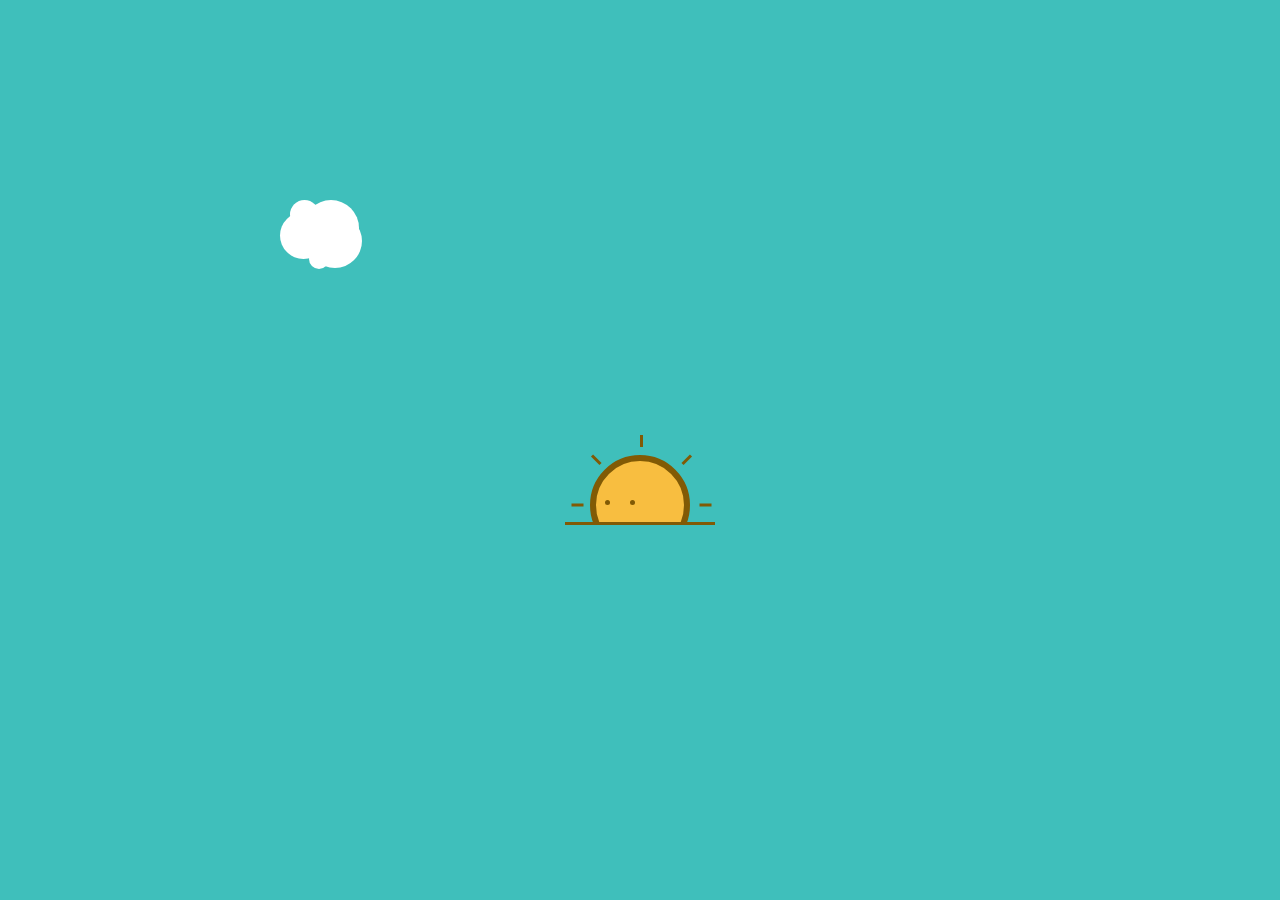
==== index.html @ f3a24d7b "initial commit" ====
<!DOCTYPE html>
<html>
<head>
  <link rel="stylesheet" href="css/sun.css">
</head>
<body>
  <div class="cloud">
  <i></i>
  <i></i>
  <i></i>
  <i></i>
  <i></i>
</div>
  <div class='sun-wrapper'>
    <div class='sun'>
      <div class='eyes'>
        <div class='left'></div>
        <div class='right'></div>
      </div>
      <div class='shine'>
        <div class='ray'></div>
        <div class='ray'></div>
        <div class='ray'></div>
        <div class='ray'></div>
        <div class='ray'></div>
        <div class='ray'></div>
        <div class='ray'></div>
        <div class='ray'></div>
      </div>
    </div>
  </div>
</body>
</html>
---- css/sun.css ----
* {
  margin: 0;
  padding: 0;
  -moz-box-sizing: border-box;
       box-sizing: border-box;
}

html, body {
  height: 100%;
  background: #3fbfbb;
  padding: 30px;
}

.cloud {
  height: 100px;
  width: 100px;
  position: relative;
  margin: 140px 0 0 220px;
}

.cloud i {
  position: absolute;
  border-radius: 50%;
  background: #FFF;
  height: 50px;
  width: 50px;
  -webkit-animation: rotate 0.7s linear infinite;
  -moz-animation: rotate 0.7s linear infinite;
  animation: rotate 0.7s linear infinite;
  -moz-transform-origin: 47% 47%;
  -webkit-transform-origin: 47% 47%;
  transform-origin: 47% 47%;
}

.cloud i:nth-child(1) {
  width: 47px;
  height: 47px;
  top: 12%;
  -webkit-animation-duration: 0.56s;
  -moz-animation-duration: 0.56s;
  animation-duration: 0.56s;
}

.cloud i:nth-child(2) {
  width: 56px;
  height: 56px;
  left: 23%;
  -webkit-animation-duration: 0.77s;
  -moz-animation-duration: 0.77s;
  animation-duration: 0.77s;
}

.cloud i:nth-child(3) {
  width: 54px;
  height: 54px;
  top: 14%;
  right: 18%;
  -webkit-animation-duration: 0.63s;
  -moz-animation-duration: 0.63s;
  animation-duration: 0.63s;
}

.cloud i:nth-child(4) {
  width: 20px;
  height: 20px;
  bottom: 31%;
  left: 29%;
  -webkit-animation-duration: 0.42s;
  -moz-animation-duration: 0.42s;
  animation-duration: 0.42s;
}

.cloud i:nth-child(5) {
  width: 29px;
  height: 29px;
  top: 0;
  left: 10%;
}

@-webkit-keyframes rotate {
  0% {
    -webkit-transform: rotate(0);
  }
  100% {
    -webkit-transform: rotate(-359deg);
  }
}

@keyframes rotate {
  0% {
    transform: rotate(0);
  }
  100% {
    transform: rotate(-359deg);
  }
}

.sun-wrapper {
  position: absolute;
  top: 50%;
  left: 50%;
  width: 150px;
  height: 150px;
  margin: -75px 0 0 -75px;
  border-bottom: 3px solid #815a05;
  overflow: hidden;
}

.sun {
  position: relative;
  width: 100px;
  height: 100px;
  margin: -30px auto;
  border: 6px solid #815a05;
  background: #f8be40;
  border-radius: 50%;
  -webkit-transform: translate3d(0, 110px, 0);
          transform: translate3d(0, 110px, 0);
  -webkit-animation: 7s sun ease infinite;
          animation: 7s sun ease infinite;
}


.shine {
  position: absolute;
  top: 50%;
  left: 50%;
  -webkit-animation: 20s shine linear infinite;
          animation: 20s shine linear infinite;
}

.ray {
  position: absolute;
  top: 50%;
  left: 50%;
  width: 3px;
  height: 70px;
  border-bottom: 12px solid #815a05;
  -webkit-transform-origin: top;
          transform-origin: top;
}

.ray:nth-child(1) {
  -webkit-transform: rotate(45deg);
          transform: rotate(45deg);
}

.ray:nth-child(2) {
  -webkit-transform: rotate(90deg);
          transform: rotate(90deg);
}

.ray:nth-child(3) {
  -webkit-transform: rotate(135deg);
          transform: rotate(135deg);
}

.ray:nth-child(4) {
  -webkit-transform: rotate(180deg);
          transform: rotate(180deg);
}

.ray:nth-child(5) {
  -webkit-transform: rotate(225deg);
          transform: rotate(225deg);
}

.ray:nth-child(6) {
  -webkit-transform: rotate(270deg);
          transform: rotate(270deg);
}

.ray:nth-child(7) {
  -webkit-transform: rotate(315deg);
          transform: rotate(315deg);
}

.ray:nth-child(8) {
  -webkit-transform: rotate(360deg);
          transform: rotate(360deg);
}

@-webkit-keyframes shine {
  100% {
    -webkit-transform: rotate(360deg);
            transform: rotate(360deg);
  }
}

@keyframes shine {
  100% {
    -webkit-transform: rotate(360deg);
            transform: rotate(360deg);
  }
}
.eyes {
  position: absolute;
  top: 50%;
  left: 10%;
  width: 30px;
  height: 5px;
  margin: -5px 0 0 0;
  -webkit-animation: 7s eyes ease infinite;
          animation: 7s eyes ease infinite;
}

.left, .right {
  float: left;
  width: 5px;
  height: 5px;
  border-radius: 50%;
  background: #815a05;
}

.right {
  float: right;
}

@-webkit-keyframes eyes {
  0% {
    -webkit-transform: translate3d(0, 0, 0);
            transform: translate3d(0, 0, 0);
  }
  42% {
    -webkit-transform: translate3d(0, 0, 0);
            transform: translate3d(0, 0, 0);
  }
  45% {
    -webkit-transform: translate3d(40px, 0, 0);
            transform: translate3d(40px, 0, 0);
  }
  55% {
    -webkit-transform: translate3d(40px, 0, 0);
            transform: translate3d(40px, 0, 0);
  }
  58% {
    -webkit-transform: translate3d(0, 0, 0);
            transform: translate3d(0, 0, 0);
  }
  100% {
    -webkit-transform: translate3d(0, 0, 0);
            transform: translate3d(0, 0, 0);
  }
}

@keyframes eyes {
  0% {
    -webkit-transform: translate3d(0, 0, 0);
            transform: translate3d(0, 0, 0);
  }
  42% {
    -webkit-transform: translate3d(0, 0, 0);
            transform: translate3d(0, 0, 0);
  }
  45% {
    -webkit-transform: translate3d(40px, 0, 0);
            transform: translate3d(40px, 0, 0);
  }
  55% {
    -webkit-transform: translate3d(40px, 0, 0);
            transform: translate3d(40px, 0, 0);
  }
  58% {
    -webkit-transform: translate3d(0, 0, 0);
            transform: translate3d(0, 0, 0);
  }
  100% {
    -webkit-transform: translate3d(0, 0, 0);
            transform: translate3d(0, 0, 0);
  }
}
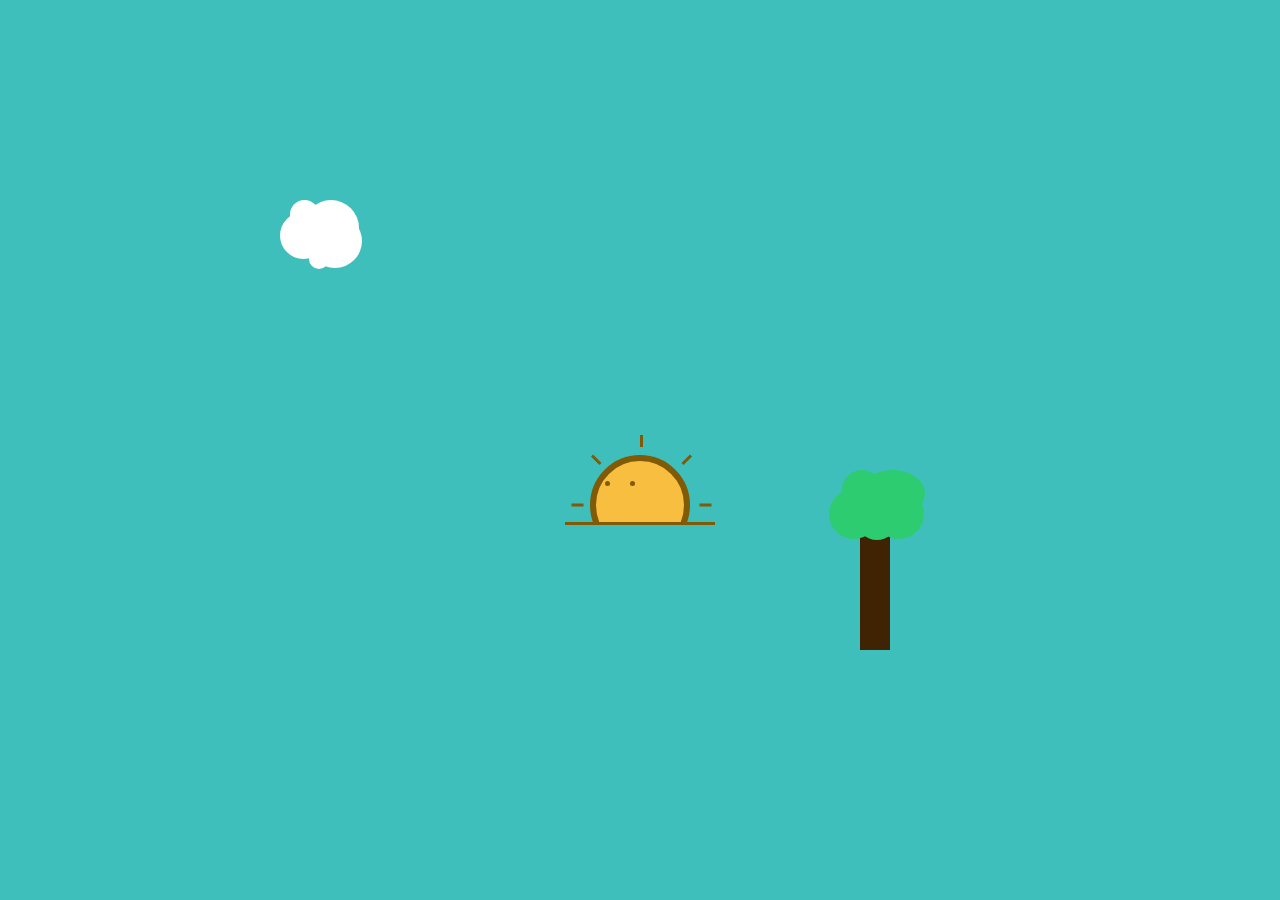
==== commit 9794cbe5: "added tree" ====
--- a/index.html
+++ b/index.html
@@ -5,12 +5,13 @@
 </head>
 <body>
   <div class="cloud">
-  <i></i>
-  <i></i>
-  <i></i>
-  <i></i>
-  <i></i>
-</div>
+    <i></i>
+    <i></i>
+    <i></i>
+    <i></i>
+    <i></i>
+  </div>
+
   <div class='sun-wrapper'>
     <div class='sun'>
       <div class='eyes'>
@@ -29,5 +30,13 @@
       </div>
     </div>
   </div>
+
+  <div class="tree">
+    <i></i>
+    <i></i>
+    <i></i>
+    <i></i>
+    <i></i>
+  </div>
 </body>
 </html>
--- a/css/sun.css
+++ b/css/sun.css
@@ -193,9 +193,10 @@
             transform: rotate(360deg);
   }
 }
+
 .eyes {
   position: absolute;
-  top: 50%;
+  top: 28%;
   left: 10%;
   width: 30px;
   height: 5px;
@@ -234,8 +235,20 @@
             transform: translate3d(40px, 0, 0);
   }
   58% {
-    -webkit-transform: translate3d(0, 0, 0);
-            transform: translate3d(0, 0, 0);
+    -webkit-transform: translate3d(40px, 20px, 0);
+            transform: translate3d(40px, 20px, 0);
+  }
+  65% {
+    -webkit-transform: translate3d(40px, 20px, 0);
+            transform: translate3d(40px, 20px, 0);
+  }
+  70% {
+    -webkit-transform: translate3d(40px, 0, 0);
+            transform: translate3d(40px, 0, 0);
+  }
+  78% {
+    -webkit-transform: translate3d(40px, 0, 0);
+            transform: translate3d(40px, 0, 0);
   }
   100% {
     -webkit-transform: translate3d(0, 0, 0);
@@ -269,3 +282,53 @@
             transform: translate3d(0, 0, 0);
   }
 }
+
+.tree {
+  height: 150px;
+  width: 30px;
+  position: relative;
+  background: #402303;
+  margin: 200px 0 0 800px;
+}
+
+.tree i {
+  position: absolute;
+  border-radius: 50%;
+  background: #2ecc71;
+  height: 80px;
+  width: 80px;
+}
+
+.tree i:nth-child(1) {
+  width: 65px;
+  height: 47px;
+  top: -20%;
+}
+
+.tree i:nth-child(2) {
+  width: 50px;
+  height: 50px;
+  top: -11px;
+  left: -103%;
+}
+
+.tree i:nth-child(3) {
+  width: 50px;
+  height: 50px;
+  top: -11px;
+  left: 45%;
+}
+
+.tree i:nth-child(4) {
+  width: 40px;
+  height: 40px;
+  top: -30px;
+  left: -59%;
+}
+
+.tree i:nth-child(5) {
+  width: 40px;
+  height: 40px;
+  top: 0;
+  left: -11%;
+}
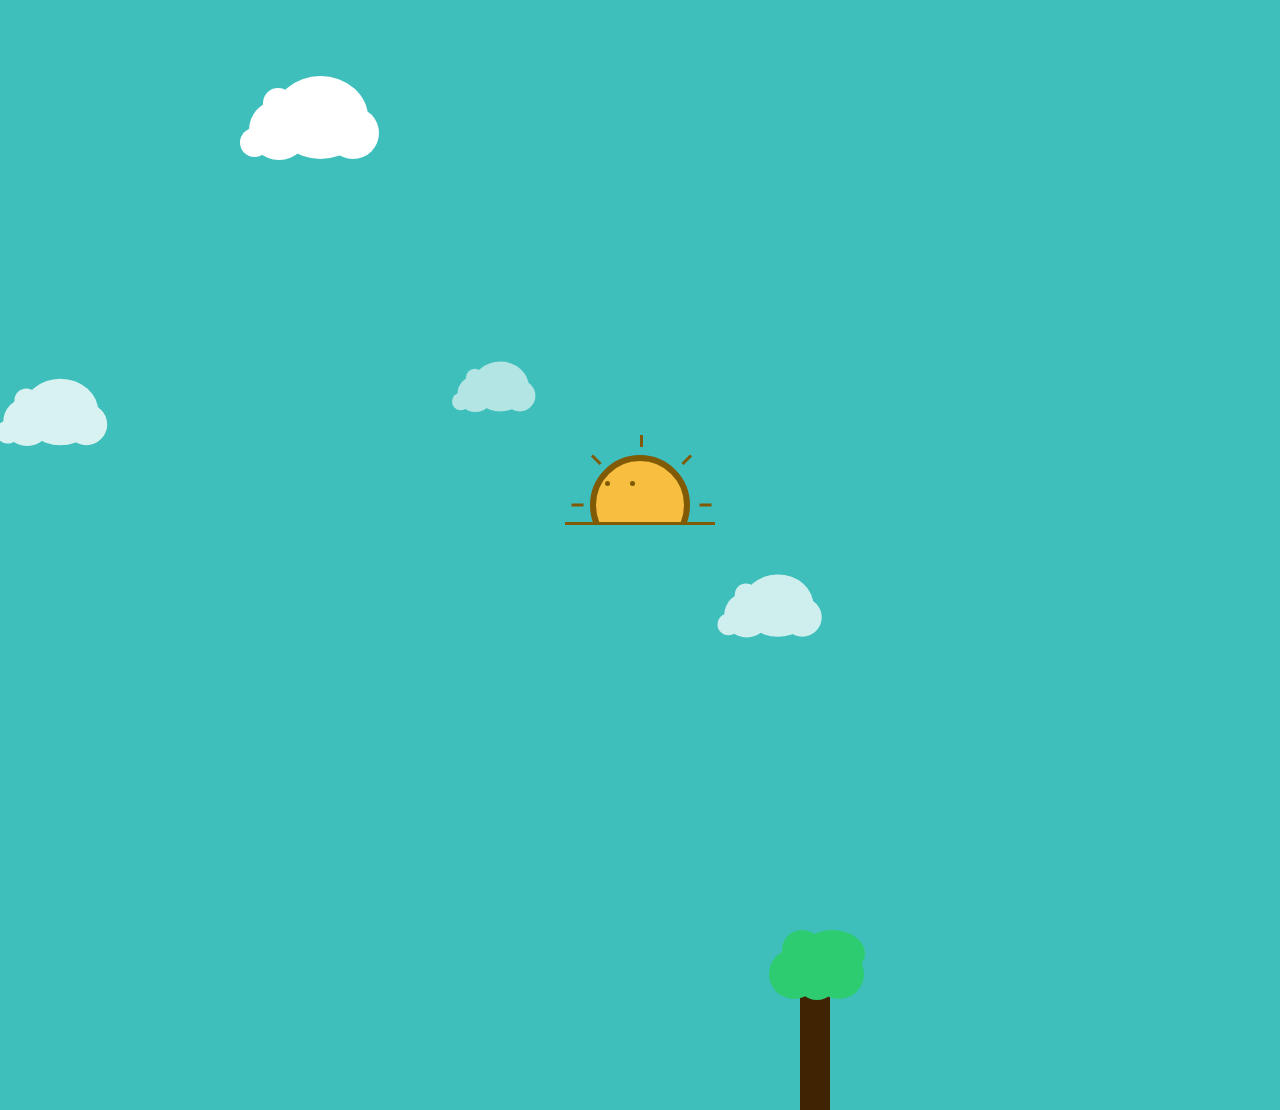
==== commit 553fc6e7: "clouds now move across page" ====
--- a/index.html
+++ b/index.html
@@ -5,6 +5,30 @@
 </head>
 <body>
   <div class="cloud">
+    <i></i>
+    <i></i>
+    <i></i>
+    <i></i>
+    <i></i>
+  </div>
+
+  <div class="cloud x2">
+    <i></i>
+    <i></i>
+    <i></i>
+    <i></i>
+    <i></i>
+  </div>
+
+  <div class="cloud x3">
+    <i></i>
+    <i></i>
+    <i></i>
+    <i></i>
+    <i></i>
+  </div>
+
+  <div class="cloud x4">
     <i></i>
     <i></i>
     <i></i>
--- a/css/sun.css
+++ b/css/sun.css
@@ -2,13 +2,12 @@
   margin: 0;
   padding: 0;
   -moz-box-sizing: border-box;
-       box-sizing: border-box;
+  box-sizing: border-box;
 }
 
 html, body {
   height: 100%;
   background: #3fbfbb;
-  padding: 30px;
 }
 
 .cloud {
@@ -16,6 +15,7 @@
   width: 100px;
   position: relative;
   margin: 140px 0 0 220px;
+  z-index: 200;
 }
 
 .cloud i {
@@ -24,75 +24,98 @@
   background: #FFF;
   height: 50px;
   width: 50px;
-  -webkit-animation: rotate 0.7s linear infinite;
-  -moz-animation: rotate 0.7s linear infinite;
-  animation: rotate 0.7s linear infinite;
+  -webkit-animation: moveclouds 0.7s linear infinite;
+  -moz-animation: moveclouds 0.7s linear infinite;
+  animation: moveclouds 0.7s linear infinite;
   -moz-transform-origin: 47% 47%;
   -webkit-transform-origin: 47% 47%;
   transform-origin: 47% 47%;
+  -webkit-animation-duration: 7.80s;
+  -moz-animation-duration: 7.80s;
+  animation-duration: 7.80s;
 }
 
 .cloud i:nth-child(1) {
-  width: 47px;
-  height: 47px;
-  top: 12%;
-  -webkit-animation-duration: 0.56s;
-  -moz-animation-duration: 0.56s;
-  animation-duration: 0.56s;
+  width: 60px;
+  height: 60px;
+  top: -40%;
+  left: 29%;
 }
 
 .cloud i:nth-child(2) {
-  width: 56px;
-  height: 56px;
-  left: 23%;
-  -webkit-animation-duration: 0.77s;
-  -moz-animation-duration: 0.77s;
-  animation-duration: 0.77s;
+  width: 52px;
+  height: 52px;
+  left: 107%;
+  bottom: 81%;
 }
 
 .cloud i:nth-child(3) {
-  width: 54px;
-  height: 54px;
-  top: 14%;
-  right: 18%;
-  -webkit-animation-duration: 0.63s;
-  -moz-animation-duration: 0.63s;
-  animation-duration: 0.63s;
+  width: 30px;
+  height: 30px;
+  bottom: 122%;
+  left: 43%;
 }
 
 .cloud i:nth-child(4) {
-  width: 20px;
-  height: 20px;
-  bottom: 31%;
-  left: 29%;
-  -webkit-animation-duration: 0.42s;
-  -moz-animation-duration: 0.42s;
-  animation-duration: 0.42s;
+  width: 95px;
+  height: 83px;
+  bottom: 81%;
+  left: 53%;
 }
 
 .cloud i:nth-child(5) {
   width: 29px;
   height: 29px;
-  top: 0;
-  left: 10%;
-}
-
-@-webkit-keyframes rotate {
-  0% {
-    -webkit-transform: rotate(0);
-  }
-  100% {
-    -webkit-transform: rotate(-359deg);
-  }
-}
-
-@keyframes rotate {
-  0% {
-    transform: rotate(0);
-  }
-  100% {
-    transform: rotate(-359deg);
-  }
+  top: -12%;
+  left: 20%;
+}
+
+@-webkit-keyframes moveclouds {
+	0% {margin-left: 1000px;}
+	100% {margin-left: -1000px;}
+}
+
+@keyframes moveclouds {
+	0% {margin-left: 1000px;}
+	100% {margin-left: -1000px;}
+}
+
+.x2 {
+	left: 200px;
+
+	-webkit-transform: scale(0.6);
+	-moz-transform: scale(0.6);
+	transform: scale(0.6);
+	opacity: 0.6;
+  -webkit-animation: moveclouds 30s linear infinite;
+	-moz-animation: moveclouds 30s linear infinite;
+	-o-animation: moveclouds 30s linear infinite;
+}
+
+.x3 {
+	left: -250px; top: -200px;
+
+	-webkit-transform: scale(0.8);
+	-moz-transform: scale(0.8);
+	transform: scale(0.8);
+	opacity: 0.8;
+
+	-webkit-animation: moveclouds 25s linear infinite;
+	-moz-animation: moveclouds 25s linear infinite;
+	-o-animation: moveclouds 25s linear infinite;
+}
+
+.x4 {
+	left: 470px; top: -250px;
+
+	-webkit-transform: scale(0.75);
+	-moz-transform: scale(0.75);
+	transform: scale(0.75);
+	opacity: 0.75;
+
+	-webkit-animation: moveclouds 30s linear infinite;
+	-moz-animation: moveclouds 30s linear infinite;
+	-o-animation: moveclouds 30s linear infinite;
 }
 
 .sun-wrapper {
@@ -288,7 +311,7 @@
   width: 30px;
   position: relative;
   background: #402303;
-  margin: 200px 0 0 800px;
+  margin: 0 0 0 800px;
 }
 
 .tree i {
